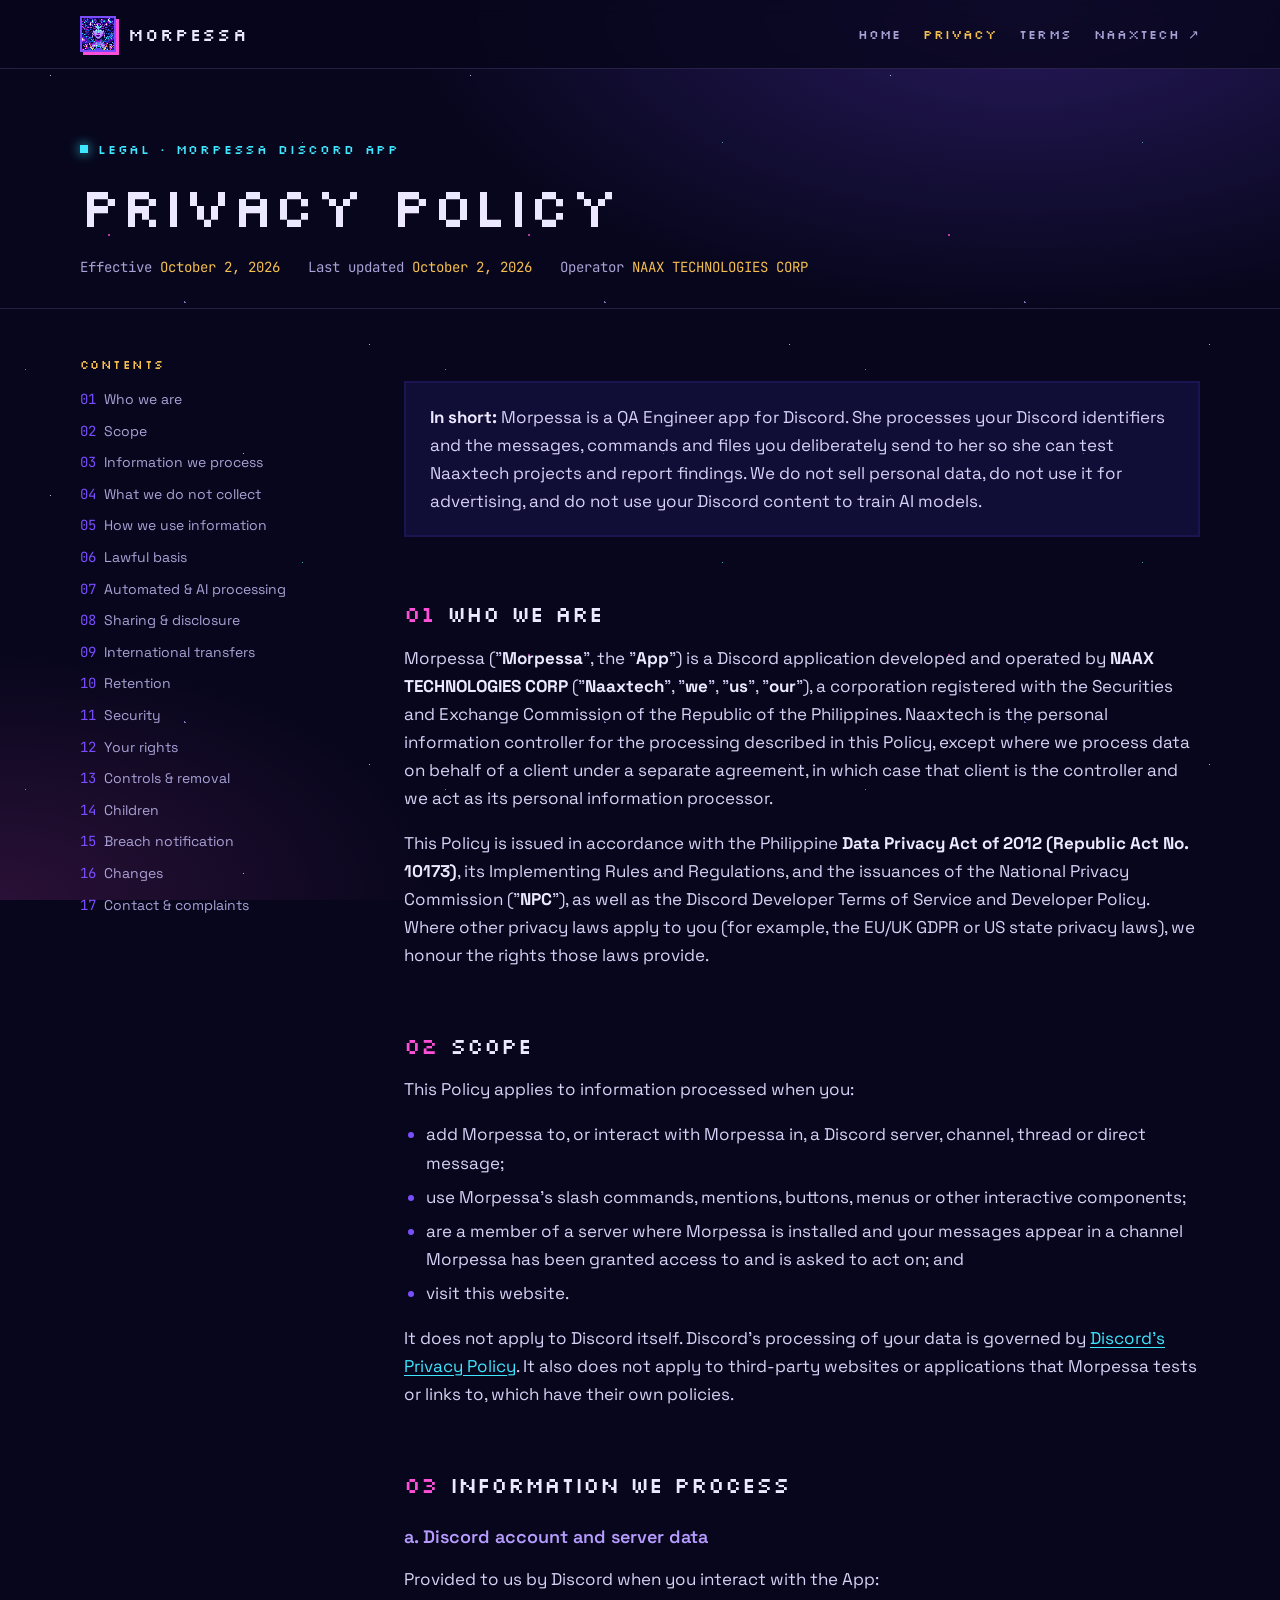
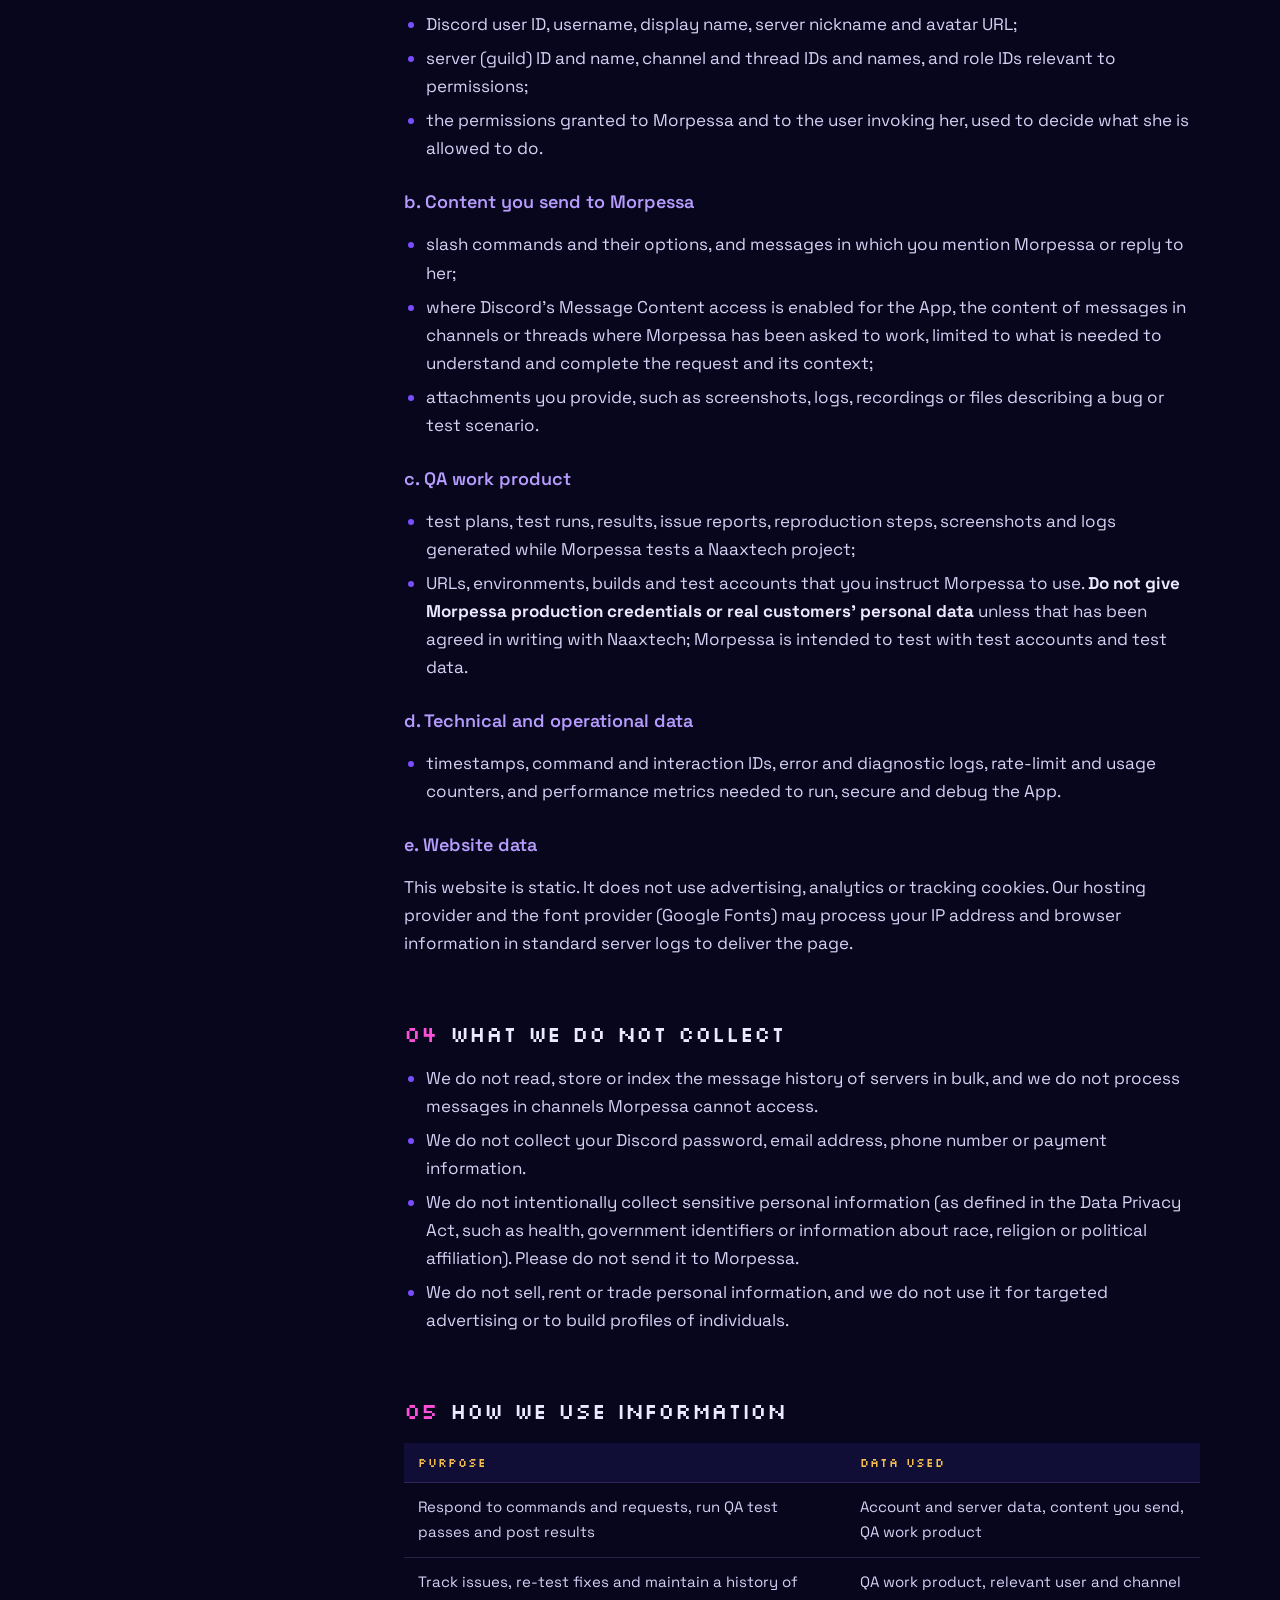
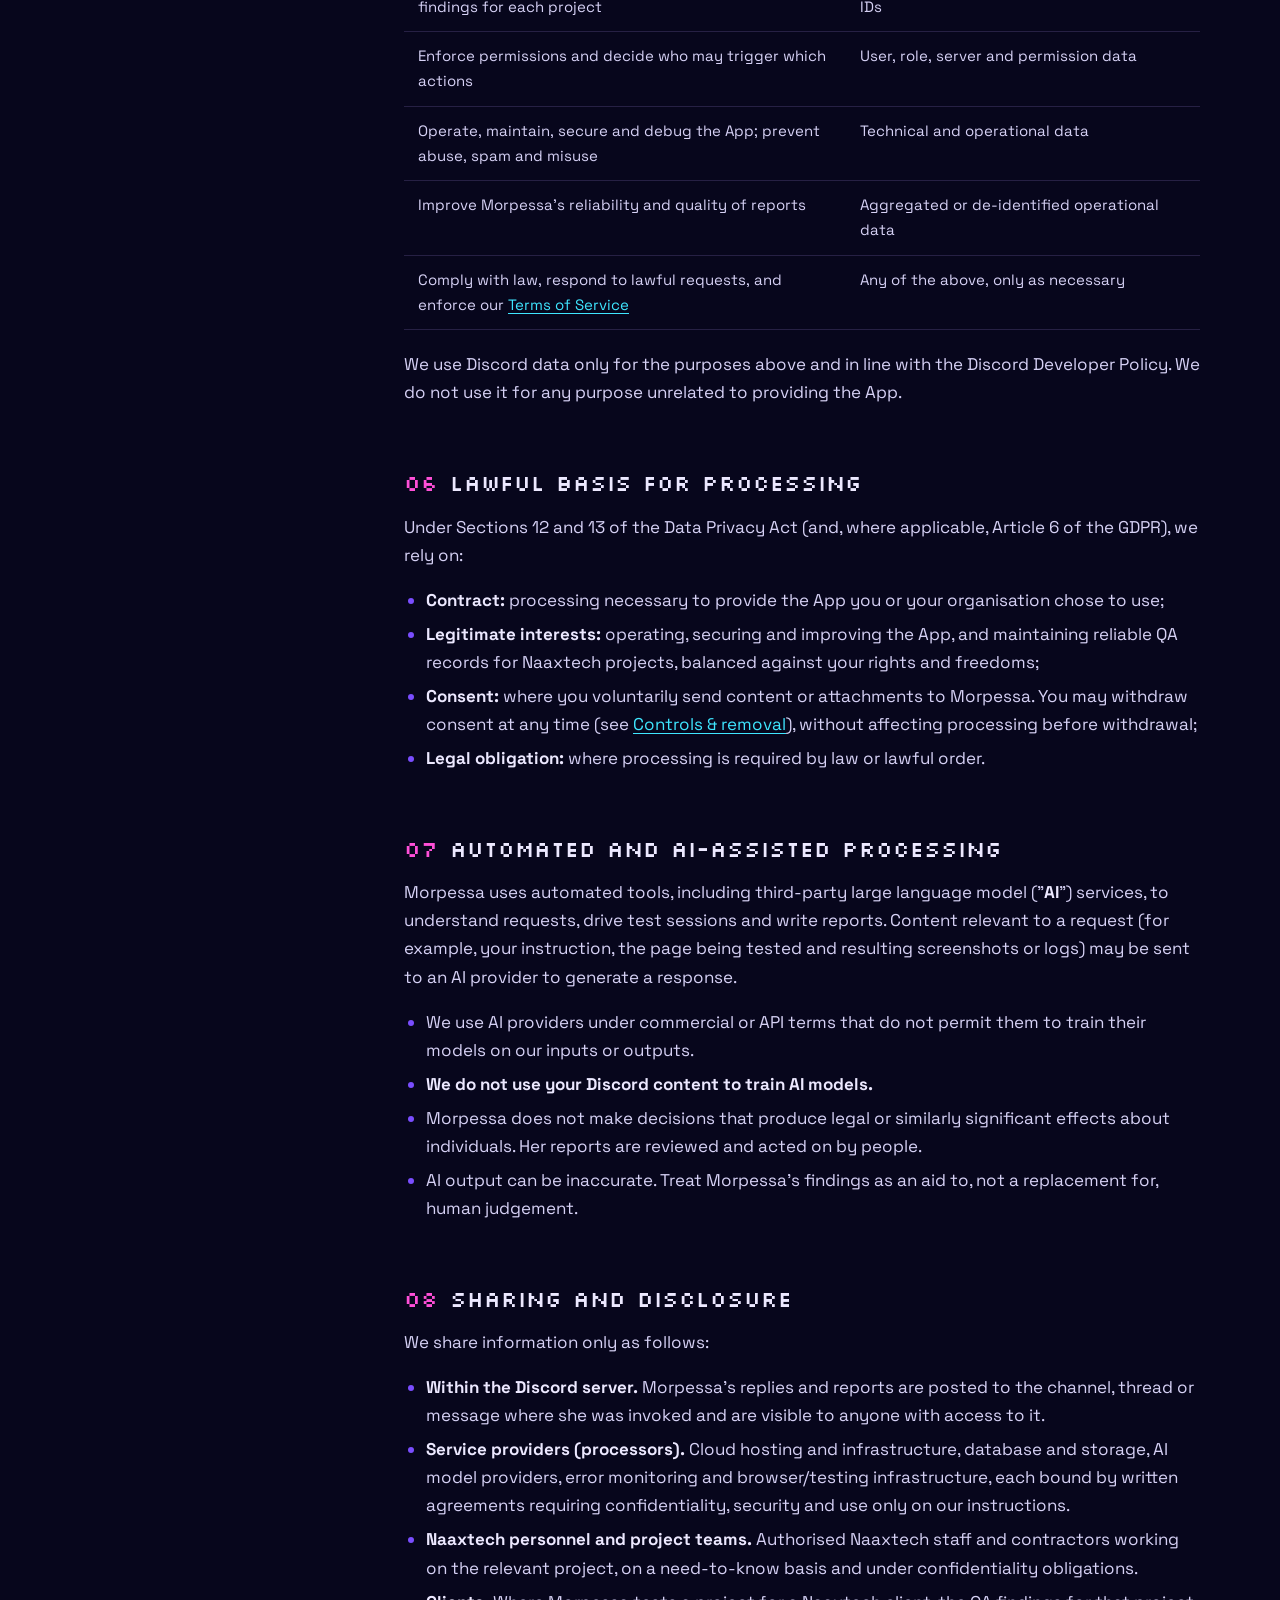
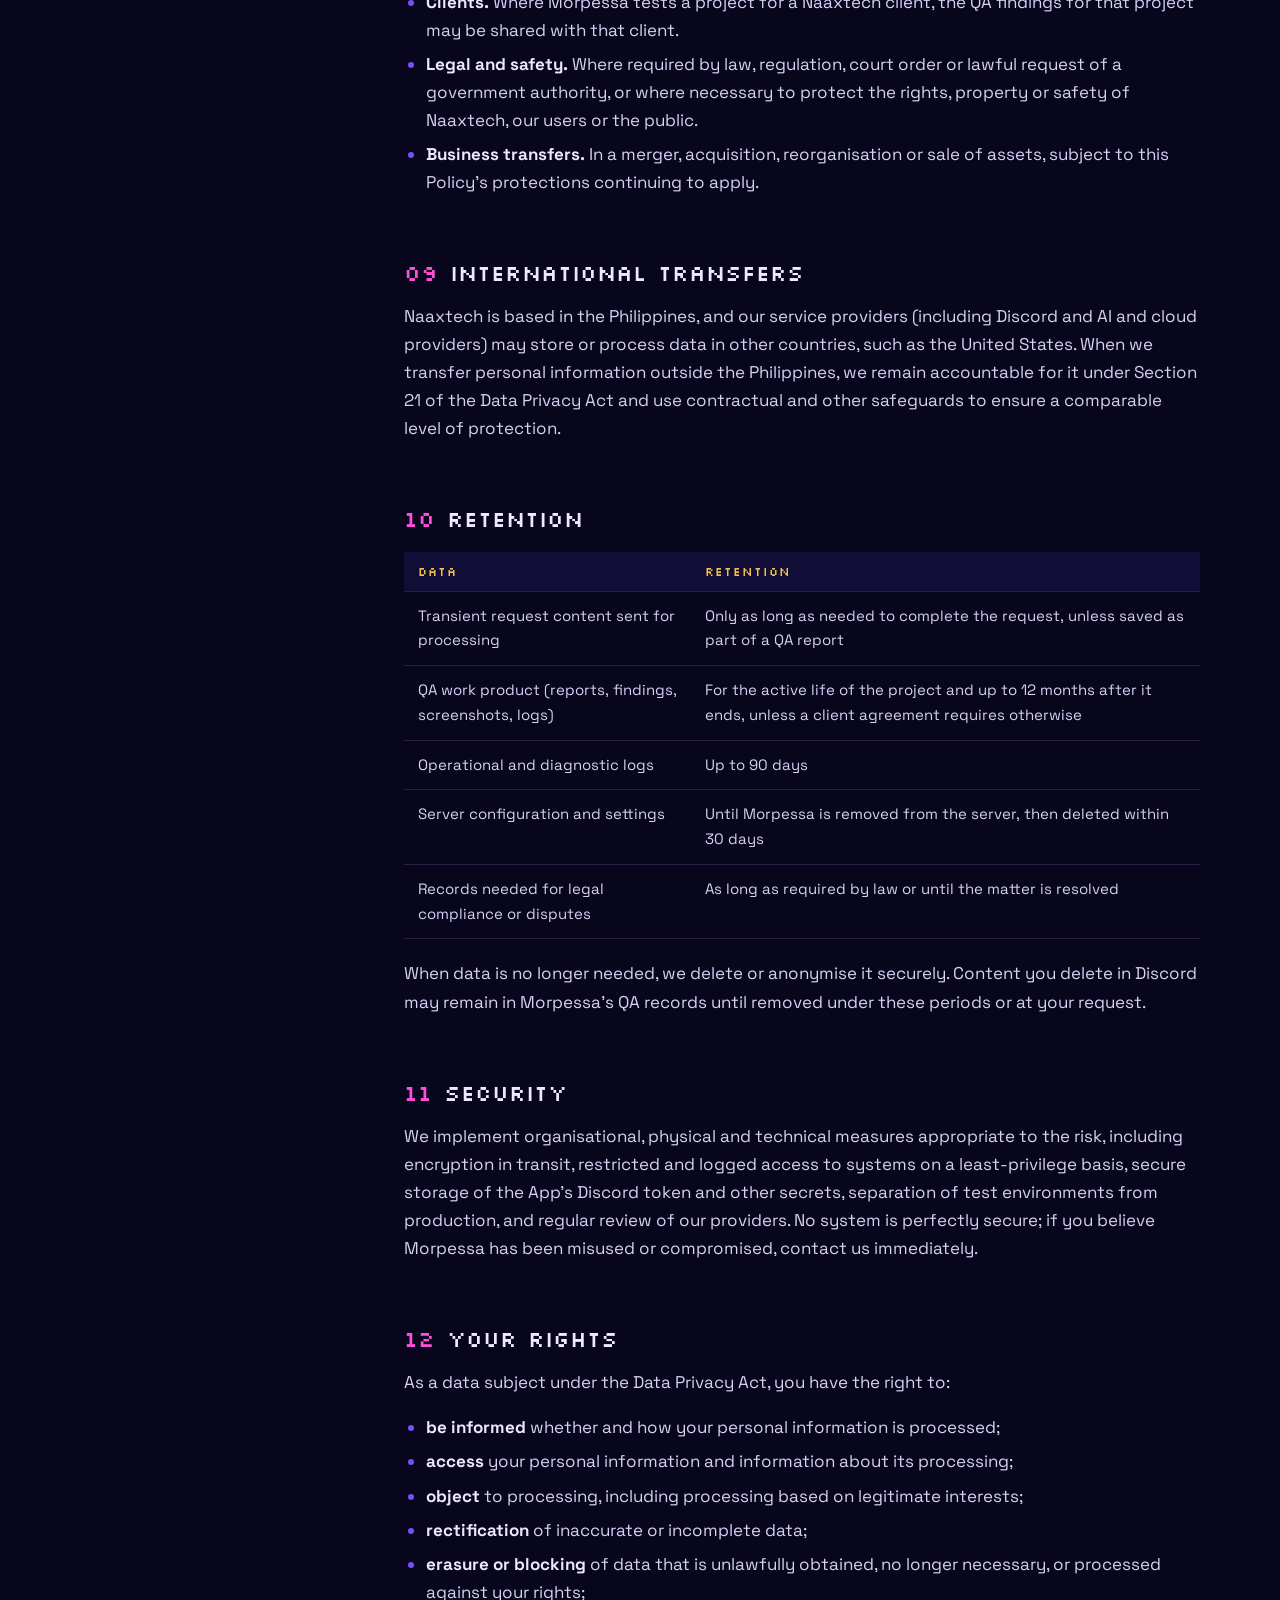
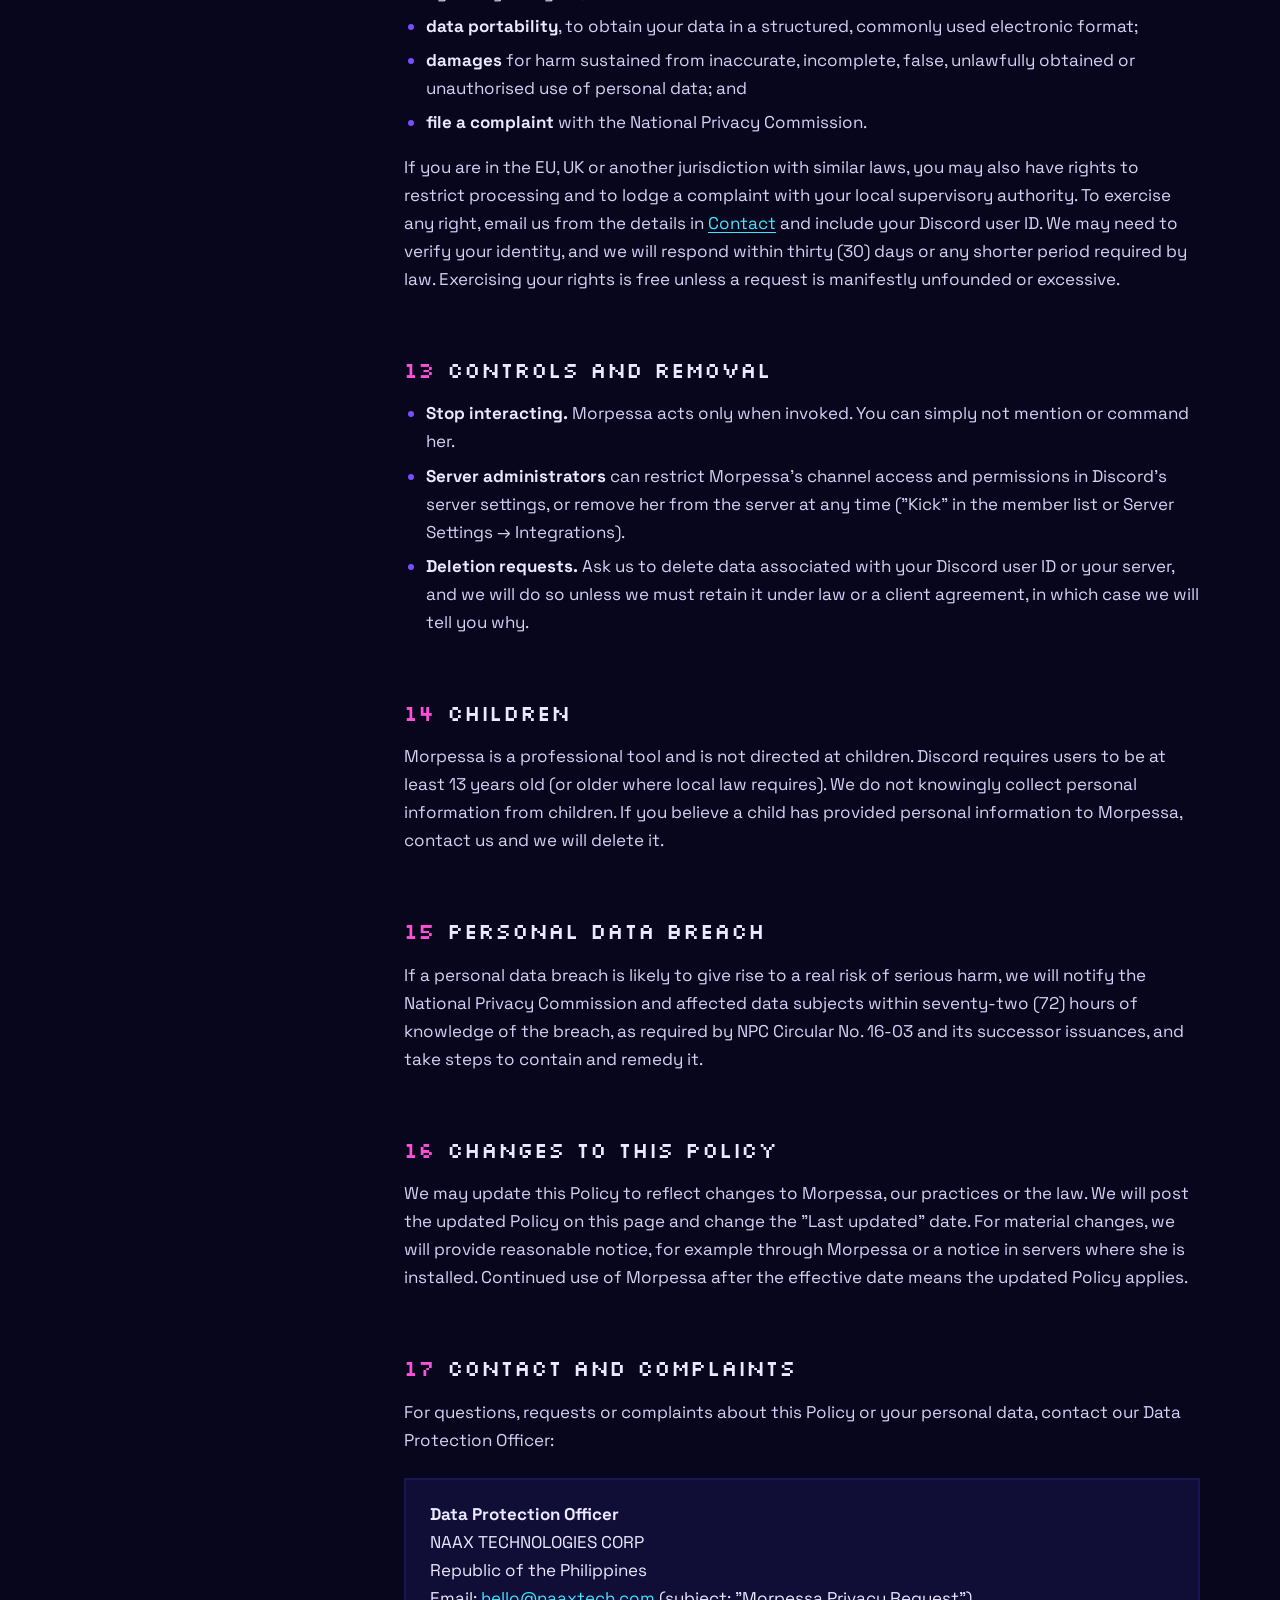
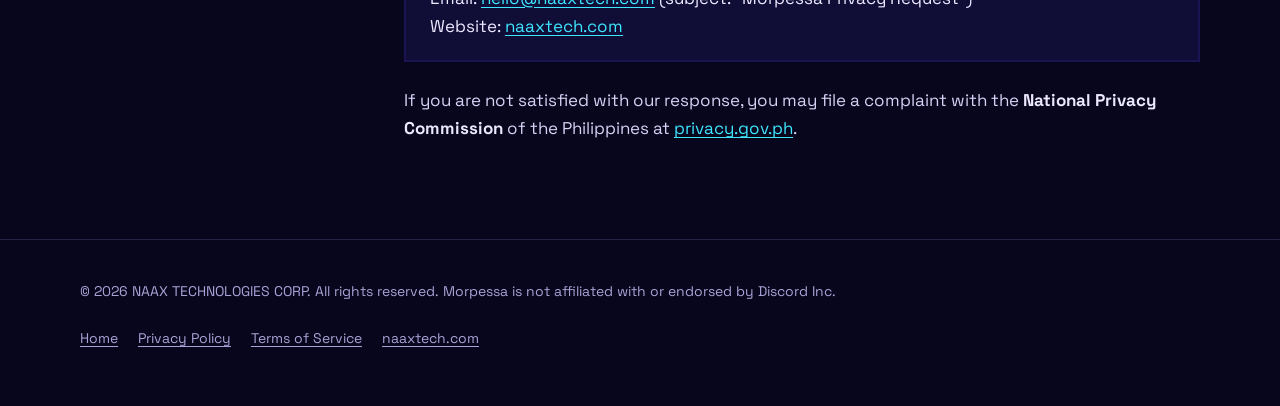
==== privacy.html @ 984fd6c6 "Morpessa landing, privacy policy, terms of service" ====
<!doctype html>
<html lang="en">
<head>
<meta charset="utf-8">
<meta name="viewport" content="width=device-width, initial-scale=1">
<title>Privacy Policy — Morpessa · NAAX TECHNOLOGIES CORP</title>
<meta name="description" content="How NAAX TECHNOLOGIES CORP collects, uses, shares and protects information processed by Morpessa, the QA Engineer Discord app.">
<meta name="theme-color" content="#07061c">
<link rel="icon" href="assets/morpessa.jpg">
<link rel="preconnect" href="https://fonts.googleapis.com">
<link rel="preconnect" href="https://fonts.gstatic.com" crossorigin>
<link href="https://fonts.googleapis.com/css2?family=Silkscreen&family=Space+Grotesk:wght@400;500;600&family=JetBrains+Mono&display=swap" rel="stylesheet">
<link rel="stylesheet" href="assets/style.css">
</head>
<body>
<header class="nav">
  <div class="wrap">
    <a class="brand" href="index.html"><img src="assets/morpessa.jpg" alt="">MORPESSA</a>
    <nav aria-label="Primary">
      <a href="index.html" class="hide-sm">Home</a>
      <a href="privacy.html" aria-current="page">Privacy</a>
      <a href="terms.html">Terms</a>
      <a href="https://naaxtech.com" target="_blank" rel="noopener">Naaxtech ↗</a>
    </nav>
  </div>
</header>

<main>
  <div class="legal-hero">
    <div class="wrap">
      <p class="eyebrow">Legal · Morpessa Discord App</p>
      <h1>Privacy Policy</h1>
      <div class="meta"><span>Effective <b>October 2, 2026</b></span><span>Last updated <b>October 2, 2026</b></span><span>Operator <b>NAAX TECHNOLOGIES CORP</b></span></div>
    </div>
  </div>

  <div class="wrap legal">
    <aside class="toc" aria-label="Contents">
      <p>CONTENTS</p>
      <ol>
        <li><a href="#who">Who we are</a></li>
        <li><a href="#scope">Scope</a></li>
        <li><a href="#collect">Information we process</a></li>
        <li><a href="#notcollect">What we do not collect</a></li>
        <li><a href="#use">How we use information</a></li>
        <li><a href="#basis">Lawful basis</a></li>
        <li><a href="#ai">Automated &amp; AI processing</a></li>
        <li><a href="#share">Sharing &amp; disclosure</a></li>
        <li><a href="#transfer">International transfers</a></li>
        <li><a href="#retention">Retention</a></li>
        <li><a href="#security">Security</a></li>
        <li><a href="#rights">Your rights</a></li>
        <li><a href="#control">Controls &amp; removal</a></li>
        <li><a href="#children">Children</a></li>
        <li><a href="#breach">Breach notification</a></li>
        <li><a href="#changes">Changes</a></li>
        <li><a href="#contact">Contact &amp; complaints</a></li>
      </ol>
    </aside>

    <article class="doc">
      <div class="callout"><p><strong>In short:</strong> Morpessa is a QA Engineer app for Discord. She processes your Discord identifiers and the messages, commands and files you deliberately send to her so she can test Naaxtech projects and report findings. We do not sell personal data, do not use it for advertising, and do not use your Discord content to train AI models.</p></div>

      <h2 id="who"><span class="n">01</span>Who we are</h2>
      <p>Morpessa ("<strong>Morpessa</strong>", the "<strong>App</strong>") is a Discord application developed and operated by <strong>NAAX TECHNOLOGIES CORP</strong> ("<strong>Naaxtech</strong>", "<strong>we</strong>", "<strong>us</strong>", "<strong>our</strong>"), a corporation registered with the Securities and Exchange Commission of the Republic of the Philippines. Naaxtech is the personal information controller for the processing described in this Policy, except where we process data on behalf of a client under a separate agreement, in which case that client is the controller and we act as its personal information processor.</p>
      <p>This Policy is issued in accordance with the Philippine <strong>Data Privacy Act of 2012 (Republic Act No. 10173)</strong>, its Implementing Rules and Regulations, and the issuances of the National Privacy Commission ("<strong>NPC</strong>"), as well as the Discord Developer Terms of Service and Developer Policy. Where other privacy laws apply to you (for example, the EU/UK GDPR or US state privacy laws), we honour the rights those laws provide.</p>

      <h2 id="scope"><span class="n">02</span>Scope</h2>
      <p>This Policy applies to information processed when you:</p>
      <ul>
        <li>add Morpessa to, or interact with Morpessa in, a Discord server, channel, thread or direct message;</li>
        <li>use Morpessa's slash commands, mentions, buttons, menus or other interactive components;</li>
        <li>are a member of a server where Morpessa is installed and your messages appear in a channel Morpessa has been granted access to and is asked to act on; and</li>
        <li>visit this website.</li>
      </ul>
      <p>It does not apply to Discord itself. Discord's processing of your data is governed by <a href="https://discord.com/privacy" target="_blank" rel="noopener">Discord's Privacy Policy</a>. It also does not apply to third-party websites or applications that Morpessa tests or links to, which have their own policies.</p>

      <h2 id="collect"><span class="n">03</span>Information we process</h2>
      <h3>a. Discord account and server data</h3>
      <p>Provided to us by Discord when you interact with the App:</p>
      <ul>
        <li>Discord user ID, username, display name, server nickname and avatar URL;</li>
        <li>server (guild) ID and name, channel and thread IDs and names, and role IDs relevant to permissions;</li>
        <li>the permissions granted to Morpessa and to the user invoking her, used to decide what she is allowed to do.</li>
      </ul>
      <h3>b. Content you send to Morpessa</h3>
      <ul>
        <li>slash commands and their options, and messages in which you mention Morpessa or reply to her;</li>
        <li>where Discord's Message Content access is enabled for the App, the content of messages in channels or threads where Morpessa has been asked to work, limited to what is needed to understand and complete the request and its context;</li>
        <li>attachments you provide, such as screenshots, logs, recordings or files describing a bug or test scenario.</li>
      </ul>
      <h3>c. QA work product</h3>
      <ul>
        <li>test plans, test runs, results, issue reports, reproduction steps, screenshots and logs generated while Morpessa tests a Naaxtech project;</li>
        <li>URLs, environments, builds and test accounts that you instruct Morpessa to use. <strong>Do not give Morpessa production credentials or real customers' personal data</strong> unless that has been agreed in writing with Naaxtech; Morpessa is intended to test with test accounts and test data.</li>
      </ul>
      <h3>d. Technical and operational data</h3>
      <ul>
        <li>timestamps, command and interaction IDs, error and diagnostic logs, rate-limit and usage counters, and performance metrics needed to run, secure and debug the App.</li>
      </ul>
      <h3>e. Website data</h3>
      <p>This website is static. It does not use advertising, analytics or tracking cookies. Our hosting provider and the font provider (Google Fonts) may process your IP address and browser information in standard server logs to deliver the page.</p>

      <h2 id="notcollect"><span class="n">04</span>What we do not collect</h2>
      <ul>
        <li>We do not read, store or index the message history of servers in bulk, and we do not process messages in channels Morpessa cannot access.</li>
        <li>We do not collect your Discord password, email address, phone number or payment information.</li>
        <li>We do not intentionally collect sensitive personal information (as defined in the Data Privacy Act, such as health, government identifiers or information about race, religion or political affiliation). Please do not send it to Morpessa.</li>
        <li>We do not sell, rent or trade personal information, and we do not use it for targeted advertising or to build profiles of individuals.</li>
      </ul>

      <h2 id="use"><span class="n">05</span>How we use information</h2>
      <table>
        <thead><tr><th>Purpose</th><th>Data used</th></tr></thead>
        <tbody>
          <tr><td>Respond to commands and requests, run QA test passes and post results</td><td>Account and server data, content you send, QA work product</td></tr>
          <tr><td>Track issues, re-test fixes and maintain a history of findings for each project</td><td>QA work product, relevant user and channel IDs</td></tr>
          <tr><td>Enforce permissions and decide who may trigger which actions</td><td>User, role, server and permission data</td></tr>
          <tr><td>Operate, maintain, secure and debug the App; prevent abuse, spam and misuse</td><td>Technical and operational data</td></tr>
          <tr><td>Improve Morpessa's reliability and quality of reports</td><td>Aggregated or de-identified operational data</td></tr>
          <tr><td>Comply with law, respond to lawful requests, and enforce our <a href="terms.html">Terms of Service</a></td><td>Any of the above, only as necessary</td></tr>
        </tbody>
      </table>
      <p>We use Discord data only for the purposes above and in line with the Discord Developer Policy. We do not use it for any purpose unrelated to providing the App.</p>

      <h2 id="basis"><span class="n">06</span>Lawful basis for processing</h2>
      <p>Under Sections 12 and 13 of the Data Privacy Act (and, where applicable, Article 6 of the GDPR), we rely on:</p>
      <ul>
        <li><strong>Contract:</strong> processing necessary to provide the App you or your organisation chose to use;</li>
        <li><strong>Legitimate interests:</strong> operating, securing and improving the App, and maintaining reliable QA records for Naaxtech projects, balanced against your rights and freedoms;</li>
        <li><strong>Consent:</strong> where you voluntarily send content or attachments to Morpessa. You may withdraw consent at any time (see <a href="#control">Controls &amp; removal</a>), without affecting processing before withdrawal;</li>
        <li><strong>Legal obligation:</strong> where processing is required by law or lawful order.</li>
      </ul>

      <h2 id="ai"><span class="n">07</span>Automated and AI-assisted processing</h2>
      <p>Morpessa uses automated tools, including third-party large language model ("<strong>AI</strong>") services, to understand requests, drive test sessions and write reports. Content relevant to a request (for example, your instruction, the page being tested and resulting screenshots or logs) may be sent to an AI provider to generate a response.</p>
      <ul>
        <li>We use AI providers under commercial or API terms that do not permit them to train their models on our inputs or outputs.</li>
        <li><strong>We do not use your Discord content to train AI models.</strong></li>
        <li>Morpessa does not make decisions that produce legal or similarly significant effects about individuals. Her reports are reviewed and acted on by people.</li>
        <li>AI output can be inaccurate. Treat Morpessa's findings as an aid to, not a replacement for, human judgement.</li>
      </ul>

      <h2 id="share"><span class="n">08</span>Sharing and disclosure</h2>
      <p>We share information only as follows:</p>
      <ul>
        <li><strong>Within the Discord server.</strong> Morpessa's replies and reports are posted to the channel, thread or message where she was invoked and are visible to anyone with access to it.</li>
        <li><strong>Service providers (processors).</strong> Cloud hosting and infrastructure, database and storage, AI model providers, error monitoring and browser/testing infrastructure, each bound by written agreements requiring confidentiality, security and use only on our instructions.</li>
        <li><strong>Naaxtech personnel and project teams.</strong> Authorised Naaxtech staff and contractors working on the relevant project, on a need-to-know basis and under confidentiality obligations.</li>
        <li><strong>Clients.</strong> Where Morpessa tests a project for a Naaxtech client, the QA findings for that project may be shared with that client.</li>
        <li><strong>Legal and safety.</strong> Where required by law, regulation, court order or lawful request of a government authority, or where necessary to protect the rights, property or safety of Naaxtech, our users or the public.</li>
        <li><strong>Business transfers.</strong> In a merger, acquisition, reorganisation or sale of assets, subject to this Policy's protections continuing to apply.</li>
      </ul>

      <h2 id="transfer"><span class="n">09</span>International transfers</h2>
      <p>Naaxtech is based in the Philippines, and our service providers (including Discord and AI and cloud providers) may store or process data in other countries, such as the United States. When we transfer personal information outside the Philippines, we remain accountable for it under Section 21 of the Data Privacy Act and use contractual and other safeguards to ensure a comparable level of protection.</p>

      <h2 id="retention"><span class="n">10</span>Retention</h2>
      <table>
        <thead><tr><th>Data</th><th>Retention</th></tr></thead>
        <tbody>
          <tr><td>Transient request content sent for processing</td><td>Only as long as needed to complete the request, unless saved as part of a QA report</td></tr>
          <tr><td>QA work product (reports, findings, screenshots, logs)</td><td>For the active life of the project and up to 12 months after it ends, unless a client agreement requires otherwise</td></tr>
          <tr><td>Operational and diagnostic logs</td><td>Up to 90 days</td></tr>
          <tr><td>Server configuration and settings</td><td>Until Morpessa is removed from the server, then deleted within 30 days</td></tr>
          <tr><td>Records needed for legal compliance or disputes</td><td>As long as required by law or until the matter is resolved</td></tr>
        </tbody>
      </table>
      <p>When data is no longer needed, we delete or anonymise it securely. Content you delete in Discord may remain in Morpessa's QA records until removed under these periods or at your request.</p>

      <h2 id="security"><span class="n">11</span>Security</h2>
      <p>We implement organisational, physical and technical measures appropriate to the risk, including encryption in transit, restricted and logged access to systems on a least-privilege basis, secure storage of the App's Discord token and other secrets, separation of test environments from production, and regular review of our providers. No system is perfectly secure; if you believe Morpessa has been misused or compromised, contact us immediately.</p>

      <h2 id="rights"><span class="n">12</span>Your rights</h2>
      <p>As a data subject under the Data Privacy Act, you have the right to:</p>
      <ul>
        <li><strong>be informed</strong> whether and how your personal information is processed;</li>
        <li><strong>access</strong> your personal information and information about its processing;</li>
        <li><strong>object</strong> to processing, including processing based on legitimate interests;</li>
        <li><strong>rectification</strong> of inaccurate or incomplete data;</li>
        <li><strong>erasure or blocking</strong> of data that is unlawfully obtained, no longer necessary, or processed against your rights;</li>
        <li><strong>data portability</strong>, to obtain your data in a structured, commonly used electronic format;</li>
        <li><strong>damages</strong> for harm sustained from inaccurate, incomplete, false, unlawfully obtained or unauthorised use of personal data; and</li>
        <li><strong>file a complaint</strong> with the National Privacy Commission.</li>
      </ul>
      <p>If you are in the EU, UK or another jurisdiction with similar laws, you may also have rights to restrict processing and to lodge a complaint with your local supervisory authority. To exercise any right, email us from the details in <a href="#contact">Contact</a> and include your Discord user ID. We may need to verify your identity, and we will respond within thirty (30) days or any shorter period required by law. Exercising your rights is free unless a request is manifestly unfounded or excessive.</p>

      <h2 id="control"><span class="n">13</span>Controls and removal</h2>
      <ul>
        <li><strong>Stop interacting.</strong> Morpessa acts only when invoked. You can simply not mention or command her.</li>
        <li><strong>Server administrators</strong> can restrict Morpessa's channel access and permissions in Discord's server settings, or remove her from the server at any time ("Kick" in the member list or Server Settings → Integrations).</li>
        <li><strong>Deletion requests.</strong> Ask us to delete data associated with your Discord user ID or your server, and we will do so unless we must retain it under law or a client agreement, in which case we will tell you why.</li>
      </ul>

      <h2 id="children"><span class="n">14</span>Children</h2>
      <p>Morpessa is a professional tool and is not directed at children. Discord requires users to be at least 13 years old (or older where local law requires). We do not knowingly collect personal information from children. If you believe a child has provided personal information to Morpessa, contact us and we will delete it.</p>

      <h2 id="breach"><span class="n">15</span>Personal data breach</h2>
      <p>If a personal data breach is likely to give rise to a real risk of serious harm, we will notify the National Privacy Commission and affected data subjects within seventy-two (72) hours of knowledge of the breach, as required by NPC Circular No. 16-03 and its successor issuances, and take steps to contain and remedy it.</p>

      <h2 id="changes"><span class="n">16</span>Changes to this Policy</h2>
      <p>We may update this Policy to reflect changes to Morpessa, our practices or the law. We will post the updated Policy on this page and change the "Last updated" date. For material changes, we will provide reasonable notice, for example through Morpessa or a notice in servers where she is installed. Continued use of Morpessa after the effective date means the updated Policy applies.</p>

      <h2 id="contact"><span class="n">17</span>Contact and complaints</h2>
      <p>For questions, requests or complaints about this Policy or your personal data, contact our Data Protection Officer:</p>
      <div class="callout"><address>
        <strong>Data Protection Officer</strong><br>
        NAAX TECHNOLOGIES CORP<br>
        Republic of the Philippines<br>
        Email: <a href="mailto:hello@naaxtech.com?subject=Morpessa%20Privacy%20Request">hello@naaxtech.com</a> (subject: "Morpessa Privacy Request")<br>
        Website: <a href="https://naaxtech.com" target="_blank" rel="noopener">naaxtech.com</a>
      </address></div>
      <p>If you are not satisfied with our response, you may file a complaint with the <strong>National Privacy Commission</strong> of the Philippines at <a href="https://privacy.gov.ph" target="_blank" rel="noopener">privacy.gov.ph</a>.</p>
    </article>
  </div>
</main>

<footer>
  <div class="wrap">
    <span>© <span class="y">2026</span> NAAX TECHNOLOGIES CORP. All rights reserved. Morpessa is not affiliated with or endorsed by Discord Inc.</span>
    <nav aria-label="Footer">
      <a href="index.html">Home</a>
      <a href="privacy.html">Privacy Policy</a>
      <a href="terms.html">Terms of Service</a>
      <a href="https://naaxtech.com" target="_blank" rel="noopener">naaxtech.com</a>
    </nav>
  </div>
</footer>
<script>document.querySelectorAll('.y').forEach(e=>e.textContent=new Date().getFullYear())</script>
</body>
</html>
---- assets/style.css ----
/* Morpessa — dreamlike pixel cosmos. Palette lifted from the Morpessa portrait. */
:root {
  --void: #07061c;
  --night: #0f0c33;
  --deep: #1a1452;
  --violet: #7a4dff;
  --lilac: #b79cff;
  --magenta: #ff4fd8;
  --cyan: #3fe6ff;
  --gold: #f4bf4f;
  --ink: #ece8ff;
  --muted: #a9a2d6;
  --line: rgba(183, 156, 255, 0.18);
  --px: 4px;
  --pixel: "Silkscreen", "Courier New", monospace;
  --body: "Space Grotesk", ui-sans-serif, sans-serif;
  --mono: "JetBrains Mono", ui-monospace, monospace;
}
* { box-sizing: border-box; }
html { scroll-behavior: smooth; }
body {
  margin: 0;
  background: var(--void);
  color: var(--ink);
  font: 17px/1.65 var(--body);
  -webkit-font-smoothing: antialiased;
  min-height: 100vh;
  overflow-x: hidden;
}
/* star field */
body::before {
  content: "";
  position: fixed; inset: 0; z-index: -2;
  background:
    radial-gradient(ellipse 70% 50% at 80% 0%, rgba(122, 77, 255, 0.28), transparent 70%),
    radial-gradient(ellipse 50% 40% at 0% 100%, rgba(255, 79, 216, 0.14), transparent 70%),
    var(--void);
}
body::after {
  content: "";
  position: fixed; inset: 0; z-index: -1; pointer-events: none;
  background-image:
    radial-gradient(1px 1px at 12% 18%, #fff 50%, transparent 51%),
    radial-gradient(1px 1px at 72% 34%, var(--cyan) 50%, transparent 51%),
    radial-gradient(2px 2px at 44% 72%, var(--lilac) 50%, transparent 51%),
    radial-gradient(1px 1px at 88% 82%, #fff 50%, transparent 51%),
    radial-gradient(2px 2px at 26% 56%, var(--magenta) 50%, transparent 51%),
    radial-gradient(1px 1px at 58% 8%, #fff 50%, transparent 51%),
    radial-gradient(1px 1px at 6% 88%, var(--cyan) 50%, transparent 51%);
  background-size: 420px 420px;
  opacity: 0.7;
  animation: drift 120s linear infinite;
}
@keyframes drift { to { background-position: 420px 840px; } }
@media (prefers-reduced-motion: reduce) { body::after, .sparkle { animation: none !important; } }

a { color: var(--cyan); text-underline-offset: 3px; }
a:hover { color: var(--magenta); }
:focus-visible { outline: 2px dashed var(--gold); outline-offset: 3px; }
img { image-rendering: pixelated; }

.wrap { width: min(1120px, 100% - 40px); margin-inline: auto; }

/* nav */
.nav {
  position: sticky; top: 0; z-index: 10;
  backdrop-filter: blur(8px);
  background: rgba(7, 6, 28, 0.78);
  border-bottom: 1px solid var(--line);
}
.nav .wrap { display: flex; align-items: center; gap: 24px; height: 68px; }
.brand { display: flex; align-items: center; gap: 12px; color: var(--ink); text-decoration: none; font: 400 18px var(--pixel); letter-spacing: 0.06em; }
.brand img { width: 36px; height: 36px; border: 2px solid var(--violet); box-shadow: 3px 3px 0 var(--magenta); }
.nav nav { margin-left: auto; display: flex; gap: 22px; flex-wrap: wrap; }
.nav nav a { color: var(--muted); text-decoration: none; font: 400 13px var(--pixel); letter-spacing: 0.08em; text-transform: uppercase; }
.nav nav a:hover, .nav nav a[aria-current] { color: var(--gold); }

/* pixel button */
.btn {
  display: inline-flex; align-items: center; gap: 10px;
  padding: 14px 22px; min-height: 48px;
  font: 400 14px var(--pixel); letter-spacing: 0.08em; text-transform: uppercase;
  color: var(--void); background: var(--gold); text-decoration: none;
  border: 0;
  box-shadow: var(--px) var(--px) 0 var(--magenta), inset -4px -4px 0 rgba(0,0,0,0.18);
  transition: transform .12s, box-shadow .12s;
}
.btn:hover { color: var(--void); transform: translate(-2px, -2px); box-shadow: 6px 6px 0 var(--magenta), inset -4px -4px 0 rgba(0,0,0,0.18); }
.btn:active { transform: translate(2px, 2px); box-shadow: 0 0 0 var(--magenta); }
.btn.ghost { background: transparent; color: var(--ink); box-shadow: inset 0 0 0 2px var(--lilac); }
.btn.ghost:hover { color: var(--cyan); box-shadow: inset 0 0 0 2px var(--cyan), 4px 4px 0 var(--violet); }

/* hero */
.hero { padding: 88px 0 72px; }
.hero .wrap { display: grid; grid-template-columns: 1.15fr 0.85fr; gap: 64px; align-items: center; }
.eyebrow { font: 400 13px var(--pixel); letter-spacing: 0.14em; text-transform: uppercase; color: var(--cyan); margin: 0 0 20px; display: flex; align-items: center; gap: 10px; }
.eyebrow::before { content: ""; width: 8px; height: 8px; background: var(--cyan); box-shadow: 0 0 12px var(--cyan); }
h1 { font: 400 clamp(40px, 6.4vw, 78px)/1.02 var(--pixel); margin: 0 0 24px; letter-spacing: -0.01em; text-wrap: balance; }
h1 em { font-style: normal; color: var(--magenta); text-shadow: 4px 4px 0 var(--deep); }
.lede { font-size: 20px; color: var(--muted); max-width: 54ch; margin: 0 0 36px; text-wrap: pretty; }
.cta-row { display: flex; gap: 18px; flex-wrap: wrap; }

.portrait { position: relative; justify-self: end; width: min(420px, 100%); }
.portrait .frame {
  position: relative; padding: 10px; background: var(--night);
  box-shadow: 0 0 0 2px var(--violet), 10px 10px 0 0 var(--magenta), 0 0 80px rgba(122,77,255,0.45);
}
.portrait img { display: block; width: 100%; height: auto; }
.portrait .tag {
  position: absolute; left: -22px; bottom: 28px;
  background: var(--void); border: 2px solid var(--cyan);
  font: 400 12px var(--mono); color: var(--cyan); padding: 10px 14px; line-height: 1.5;
}
.portrait .tag b { color: var(--gold); font-weight: 400; }
.sparkle { position: absolute; width: 12px; height: 12px; background: var(--gold); clip-path: polygon(50% 0, 62% 38%, 100% 50%, 62% 62%, 50% 100%, 38% 62%, 0 50%, 38% 38%); animation: twinkle 2.6s ease-in-out infinite; }
.sparkle.s1 { top: -18px; right: 30px; }
.sparkle.s2 { top: 40%; right: -24px; background: var(--cyan); animation-delay: .8s; }
.sparkle.s3 { bottom: -20px; right: 46%; background: var(--magenta); animation-delay: 1.6s; }
@keyframes twinkle { 50% { transform: scale(0.4) rotate(45deg); opacity: .5; } }

/* sections */
section { padding: 72px 0; }
.section-head { display: grid; grid-template-columns: 220px 1fr; gap: 40px; margin-bottom: 40px; align-items: baseline; }
.section-head .num { font: 400 13px var(--pixel); color: var(--gold); letter-spacing: 0.12em; }
h2 { font: 400 clamp(26px, 3.4vw, 40px)/1.15 var(--pixel); margin: 0; text-wrap: balance; }
.section-head p { grid-column: 2; color: var(--muted); margin: 14px 0 0; max-width: 62ch; }

/* QA loop — a stepped log rather than a card grid */
.loop { border-top: 1px solid var(--line); }
.loop li { list-style: none; display: grid; grid-template-columns: 220px 1fr 1.2fr; gap: 40px; padding: 26px 0; border-bottom: 1px solid var(--line); align-items: baseline; }
.loop { padding: 0; margin: 0; }
.loop .cmd { font: 400 14px var(--mono); color: var(--cyan); }
.loop h3 { margin: 0; font: 600 21px var(--body); }
.loop p { margin: 0; color: var(--muted); }

/* terminal panel */
.console {
  background: #0a0826; border: 2px solid var(--deep);
  box-shadow: 8px 8px 0 var(--violet);
  font: 400 14px/1.8 var(--mono); padding: 0; overflow: hidden;
}
.console .bar { display: flex; gap: 8px; padding: 12px 16px; background: var(--deep); font-family: var(--pixel); font-size: 12px; color: var(--muted); letter-spacing: .08em; }
.console .bar i { width: 10px; height: 10px; background: var(--magenta); display: inline-block; }
.console .bar i:nth-child(2) { background: var(--gold); }
.console .bar i:nth-child(3) { background: var(--cyan); margin-right: 8px; }
.console pre { margin: 0; padding: 22px 24px; white-space: pre-wrap; color: var(--ink); }
.console .u { color: var(--lilac); }
.console .k { color: var(--cyan); }
.console .ok { color: #6dffa8; }
.console .bad { color: var(--magenta); }
.console .g { color: var(--gold); }

.split { display: grid; grid-template-columns: 1fr 1fr; gap: 56px; align-items: center; }
.split ul { padding: 0; margin: 0; list-style: none; }
.split li { padding: 14px 0 14px 28px; position: relative; border-bottom: 1px dashed var(--line); }
.split li::before { content: ""; position: absolute; left: 0; top: 23px; width: 10px; height: 10px; background: var(--magenta); }
.split li b { color: var(--ink); }
.split li span { color: var(--muted); }

/* naaxtech band */
.band { border: 2px solid var(--violet); background: linear-gradient(90deg, rgba(122,77,255,.16), rgba(255,79,216,.08)); padding: 44px; display: flex; gap: 36px; align-items: center; justify-content: space-between; flex-wrap: wrap; }
.band h2 { font-size: clamp(22px, 2.6vw, 30px); }
.band p { color: var(--muted); margin: 10px 0 0; max-width: 60ch; }

/* footer */
footer { border-top: 1px solid var(--line); padding: 40px 0 56px; margin-top: 56px; color: var(--muted); font-size: 14px; }
footer .wrap { display: flex; gap: 24px; flex-wrap: wrap; justify-content: space-between; align-items: center; }
footer nav { display: flex; gap: 20px; flex-wrap: wrap; }
footer a { color: var(--muted); }

/* legal pages */
.legal-hero { padding: 72px 0 32px; border-bottom: 1px solid var(--line); }
.legal-hero h1 { font-size: clamp(34px, 5vw, 56px); }
.meta { font: 400 14px var(--mono); color: var(--muted); display: flex; gap: 28px; flex-wrap: wrap; }
.meta b { color: var(--gold); font-weight: 400; }
.legal { display: grid; grid-template-columns: 260px 1fr; gap: 64px; padding: 48px 0 24px; }
.toc { position: sticky; top: 96px; align-self: start; max-height: calc(100vh - 120px); overflow: auto; }
.toc p { font: 400 12px var(--pixel); letter-spacing: .12em; color: var(--gold); margin: 0 0 12px; }
.toc ol { margin: 0; padding: 0; list-style: none; counter-reset: t; }
.toc li { counter-increment: t; }
.toc a { display: block; padding: 6px 0; color: var(--muted); text-decoration: none; font-size: 14px; line-height: 1.4; }
.toc a::before { content: counter(t, decimal-leading-zero) "  "; font-family: var(--mono); color: var(--violet); }
.toc a:hover { color: var(--cyan); }
.doc { max-width: 76ch; }
.doc h2 { font-size: 22px; margin: 56px 0 16px; padding-top: 8px; scroll-margin-top: 90px; color: var(--ink); }
.doc h2:first-child { margin-top: 0; }
.doc h2 .n { color: var(--magenta); margin-right: 12px; }
.doc h3 { font: 600 18px var(--body); margin: 28px 0 8px; color: var(--lilac); }
.doc p, .doc li { color: #d6d1f5; }
.doc ul, .doc ol { padding-left: 22px; }
.doc li { margin: 6px 0; }
.doc li::marker { color: var(--violet); }
.doc strong { color: var(--ink); }
.callout { border: 2px solid var(--deep); background: rgba(26, 20, 82, .5); padding: 20px 24px; margin: 24px 0; }
.callout p { margin: 0; }
.caps { text-transform: uppercase; font-size: 15px; letter-spacing: .01em; }
table { width: 100%; border-collapse: collapse; margin: 20px 0; font-size: 15px; }
th, td { text-align: left; vertical-align: top; padding: 12px 14px; border-bottom: 1px solid var(--line); }
th { font: 400 12px var(--pixel); letter-spacing: .08em; color: var(--gold); text-transform: uppercase; background: rgba(26,20,82,.5); }
td { color: #d6d1f5; }
address { font-style: normal; }

@media (max-width: 900px) {
  .hero .wrap, .split { grid-template-columns: 1fr; gap: 48px; }
  .portrait { justify-self: center; }
  .section-head, .loop li { grid-template-columns: 1fr; gap: 10px; }
  .section-head p { grid-column: 1; }
  .legal { grid-template-columns: 1fr; gap: 32px; }
  .toc { position: static; max-height: none; }
  .nav nav { gap: 14px; }
  .nav nav .hide-sm { display: none; }
  .portrait .tag { left: 8px; }
  table, thead, tbody, tr, th, td { font-size: 14px; }
}

/* ---------- docs: architecture + API ---------- */
.diagram { margin: 24px 0 8px; padding: 18px; background: var(--night); border: 1px solid var(--line); box-shadow: 6px 6px 0 var(--deep); overflow-x: auto; }
.diagram svg { display: block; width: 100%; min-width: 720px; height: auto; }
.diagram svg text { font-family: "JetBrains Mono", monospace; fill: var(--ink); }
.figcap { font: 400 12px var(--mono); color: var(--muted); margin: 0 0 28px; }
.doc pre { background: var(--void); border: 1px solid var(--line); border-left: 3px solid var(--violet); padding: 14px 16px; overflow-x: auto; font: 400 13.5px/1.6 var(--mono); color: var(--ink); }
.doc code { font: 400 0.9em var(--mono); color: var(--cyan); background: rgba(63,230,255,0.07); padding: 1px 5px; }
.doc pre code { background: none; padding: 0; color: inherit; }
.endpoint { margin: 34px 0 10px; padding: 16px 18px; border: 1px solid var(--line); background: rgba(15,12,51,0.6); }
.endpoint h3 { margin: 0 0 6px; font: 400 18px var(--mono); color: var(--gold); }
.endpoint h3 .m { font: 400 11px var(--pixel); letter-spacing: .1em; color: var(--void); background: var(--cyan); padding: 3px 7px; margin-right: 10px; vertical-align: 2px; }
.endpoint h3 .m.w { background: var(--magenta); }
.endpoint h3 .m.o { background: var(--gold); }
.endpoint > p { margin: 0 0 10px; color: var(--muted); }
.pill { display: inline-block; font: 400 11px var(--pixel); letter-spacing: .08em; padding: 2px 8px; border: 1px solid var(--lilac); color: var(--lilac); margin-right: 6px; }
.hats { display: grid; grid-template-columns: repeat(auto-fit, minmax(220px, 1fr)); gap: 14px; margin: 18px 0; }
.hats div { border: 1px solid var(--line); padding: 14px 16px; background: rgba(15,12,51,0.55); }
.hats b { display: block; font: 400 13px var(--pixel); letter-spacing: .08em; color: var(--gold); margin-bottom: 6px; text-transform: uppercase; }
.hats span { color: var(--muted); font-size: 15px; }
.toc { scrollbar-width: thin; scrollbar-color: var(--violet) transparent; }
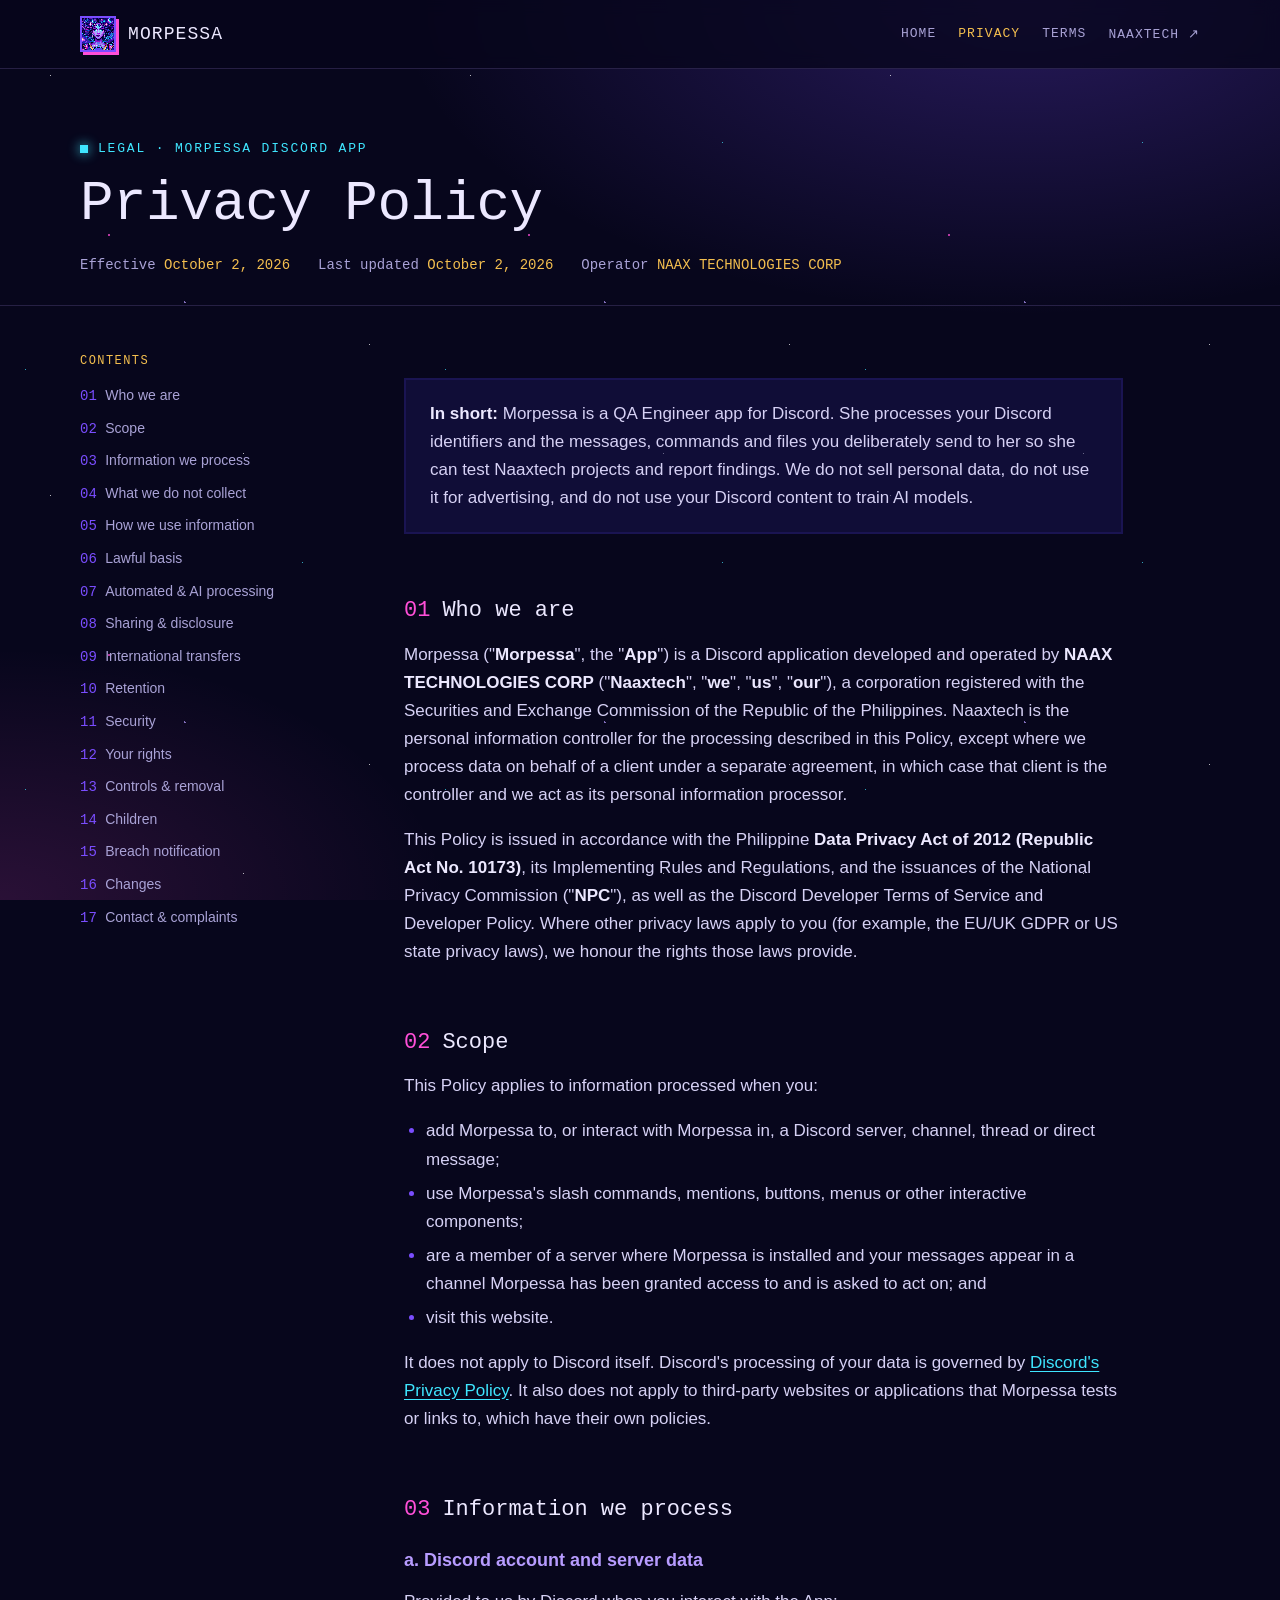
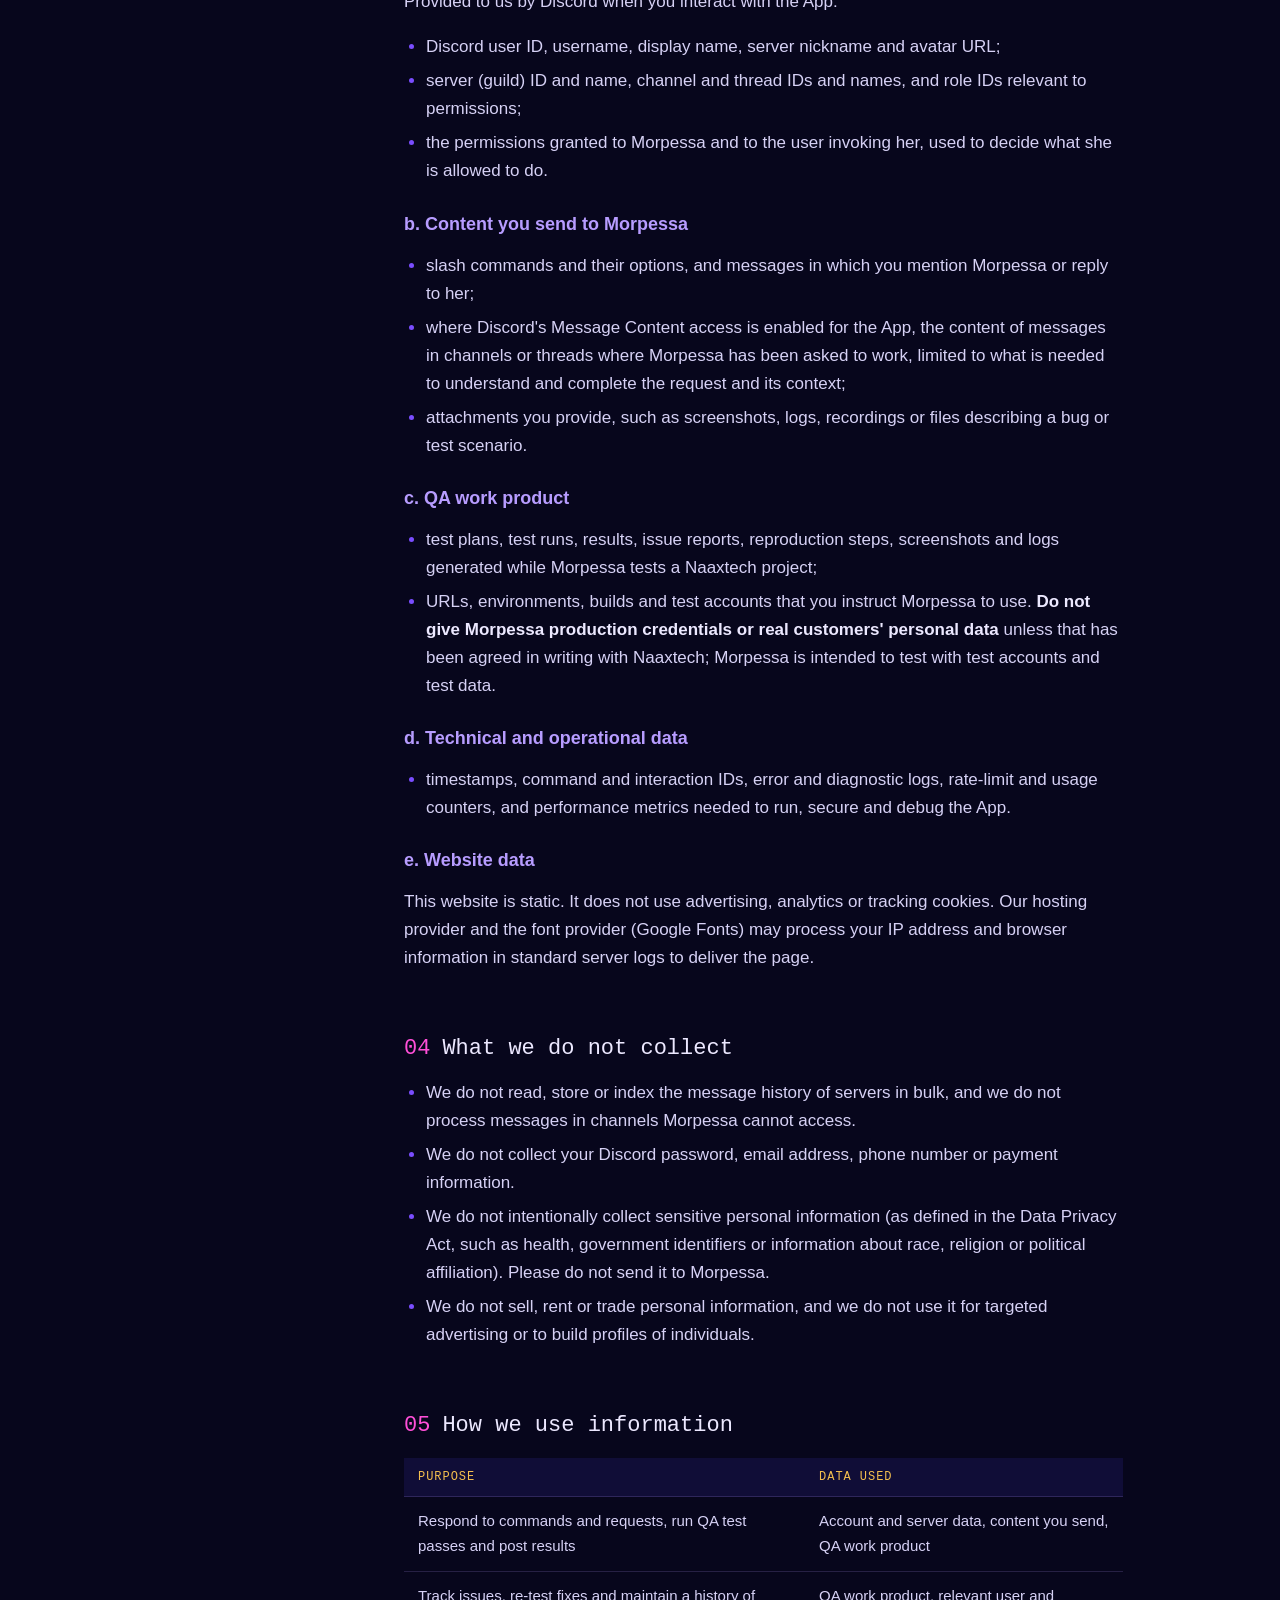
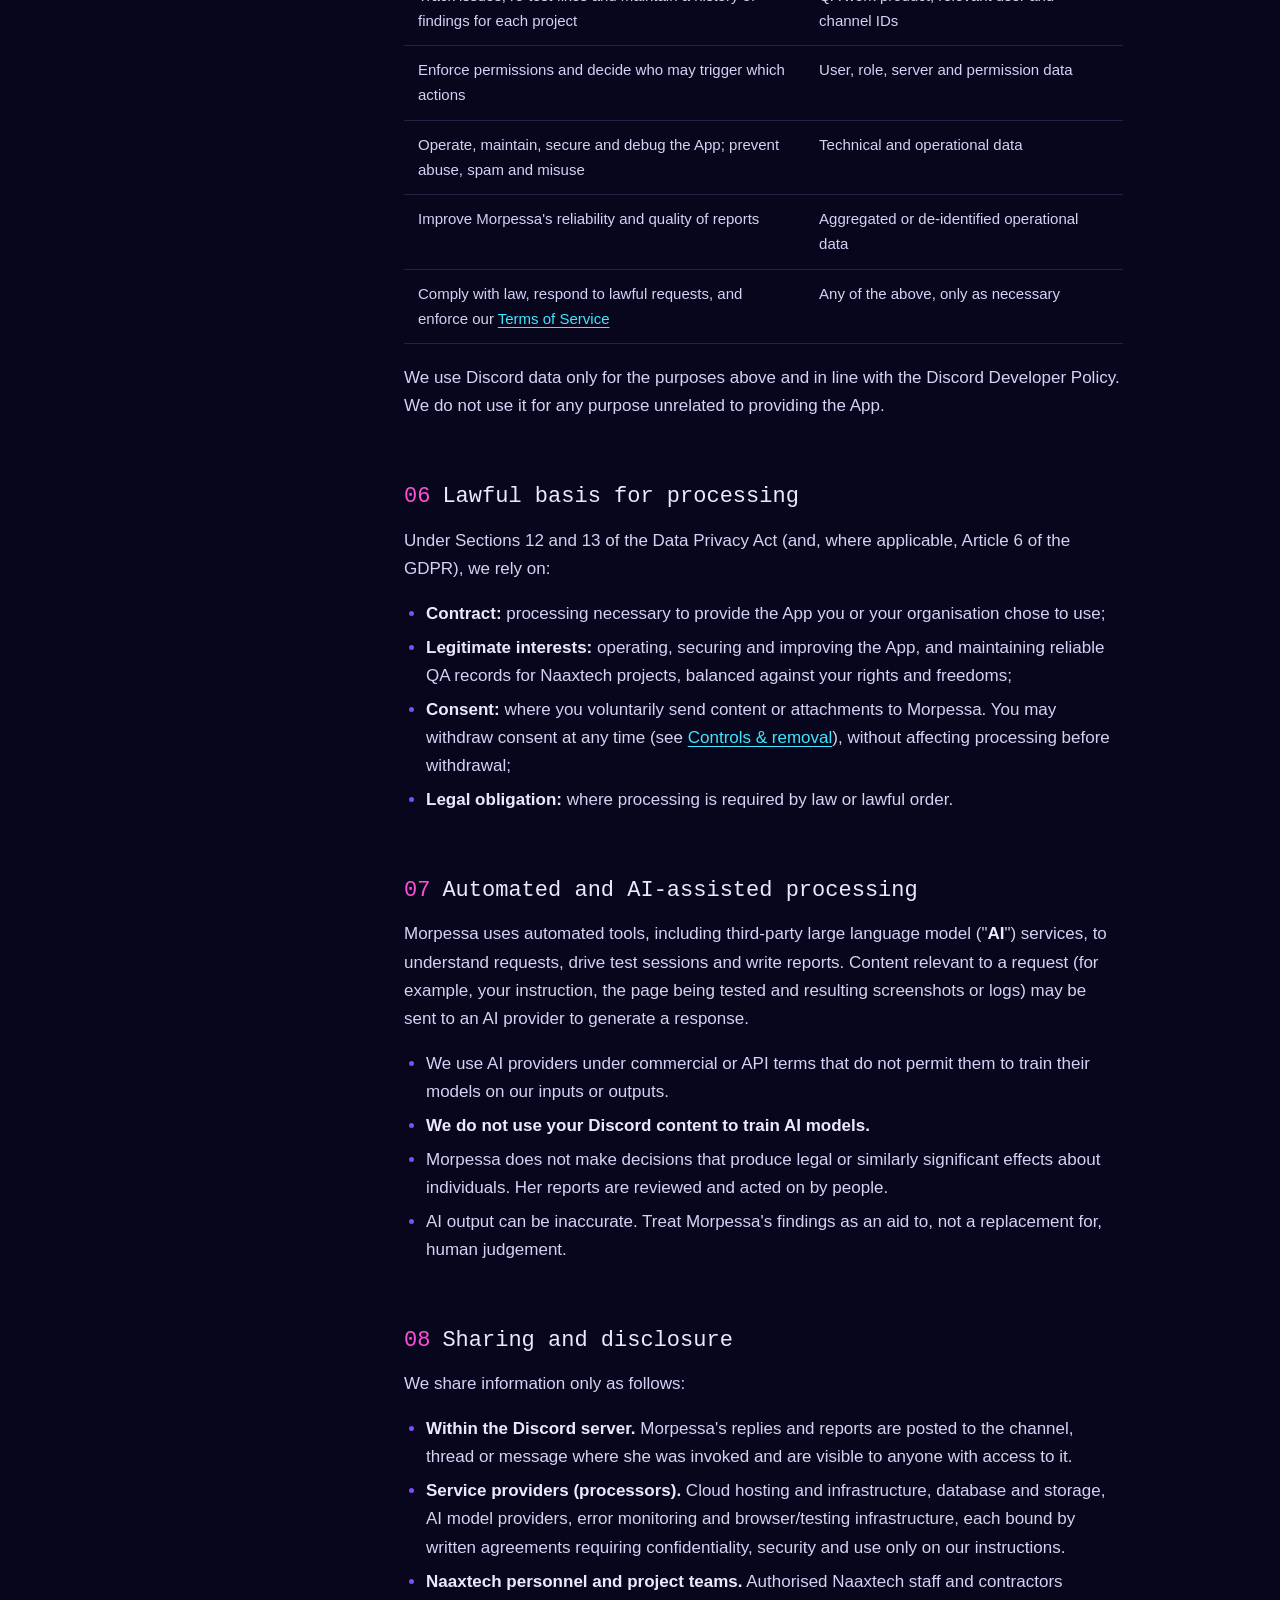
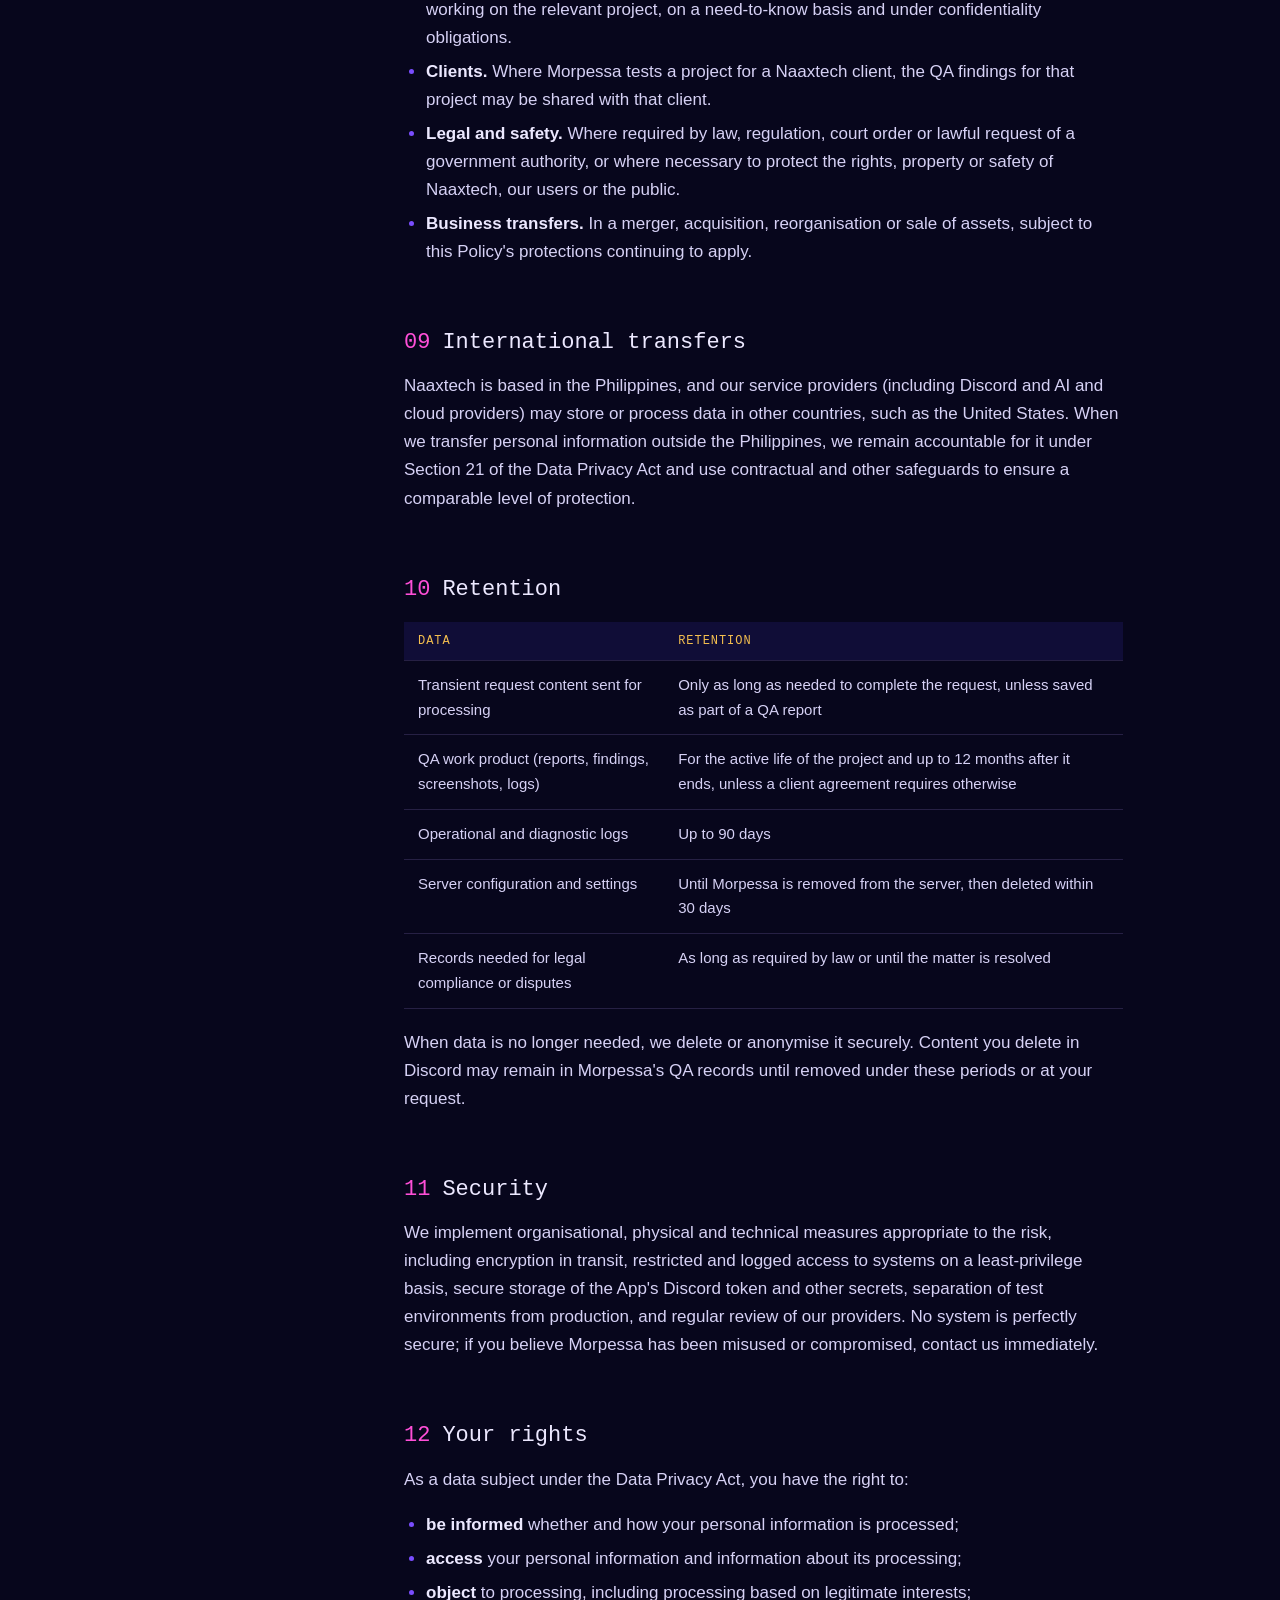
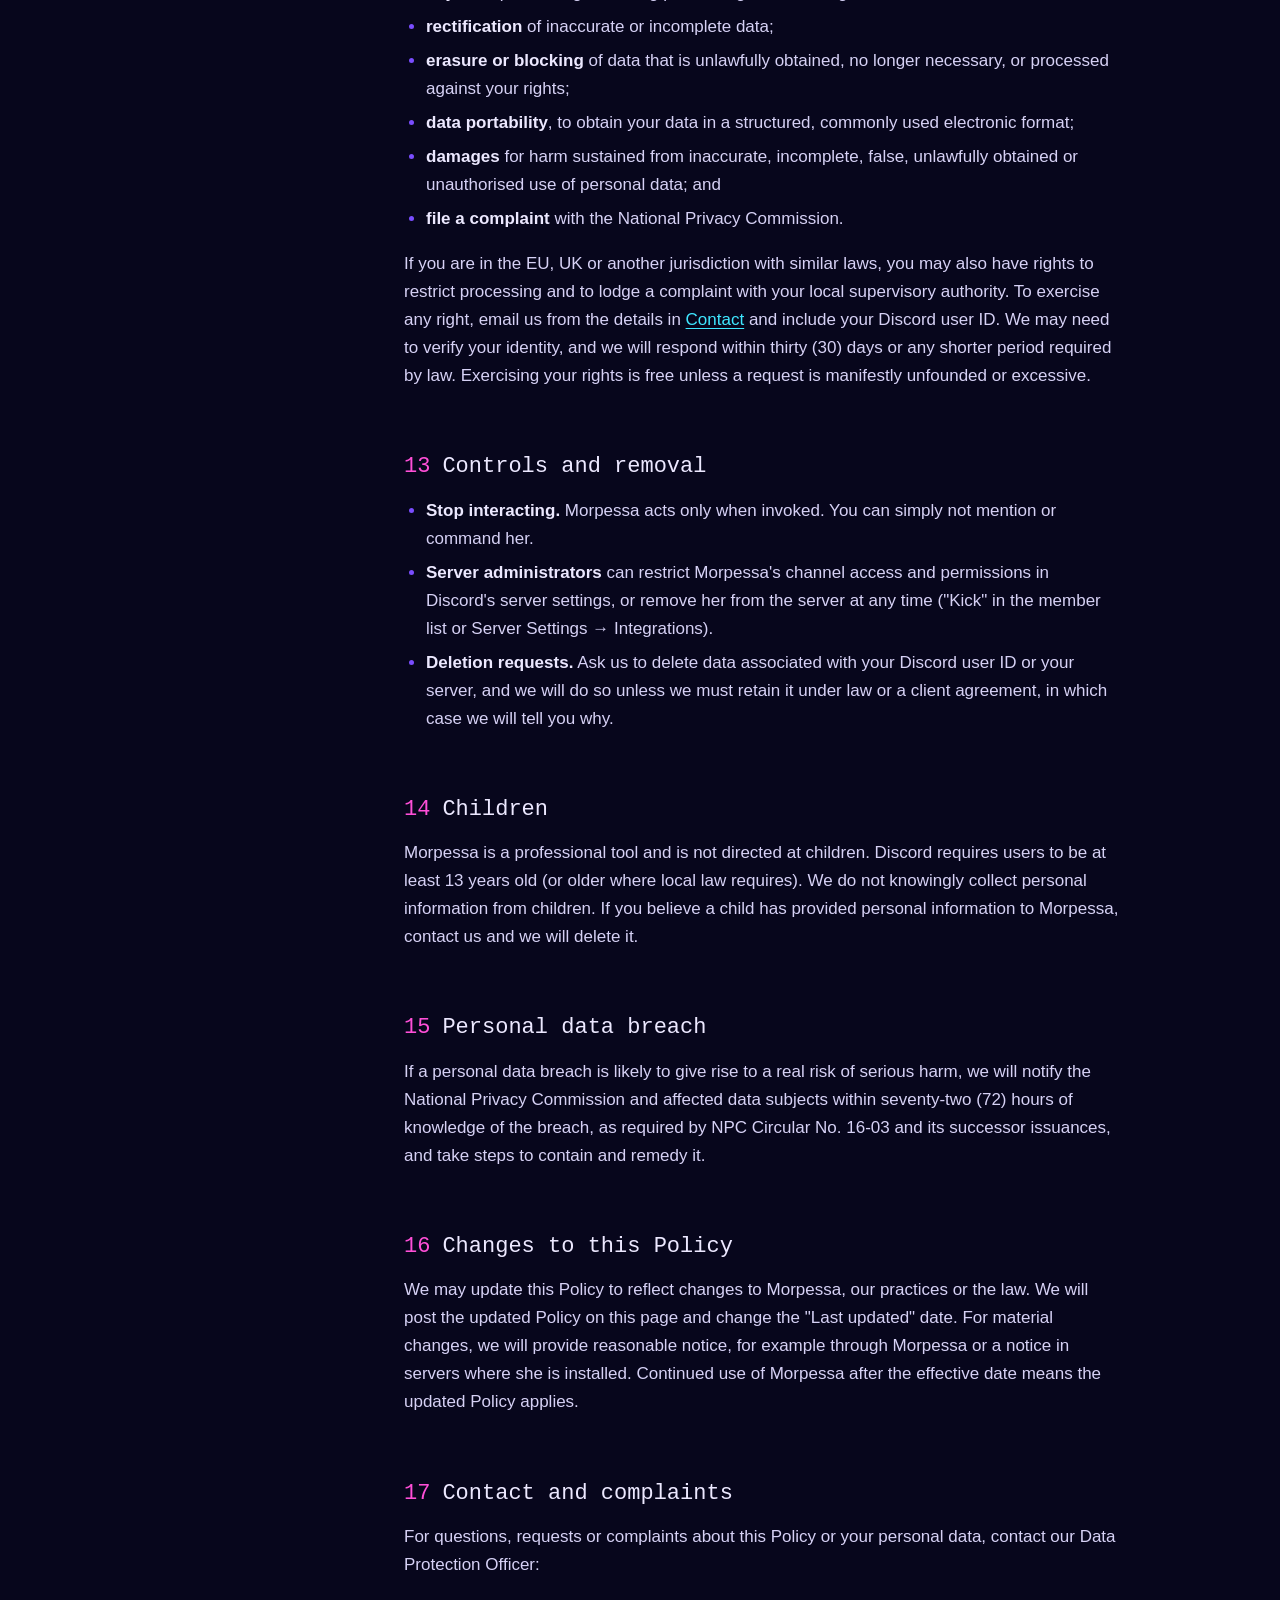
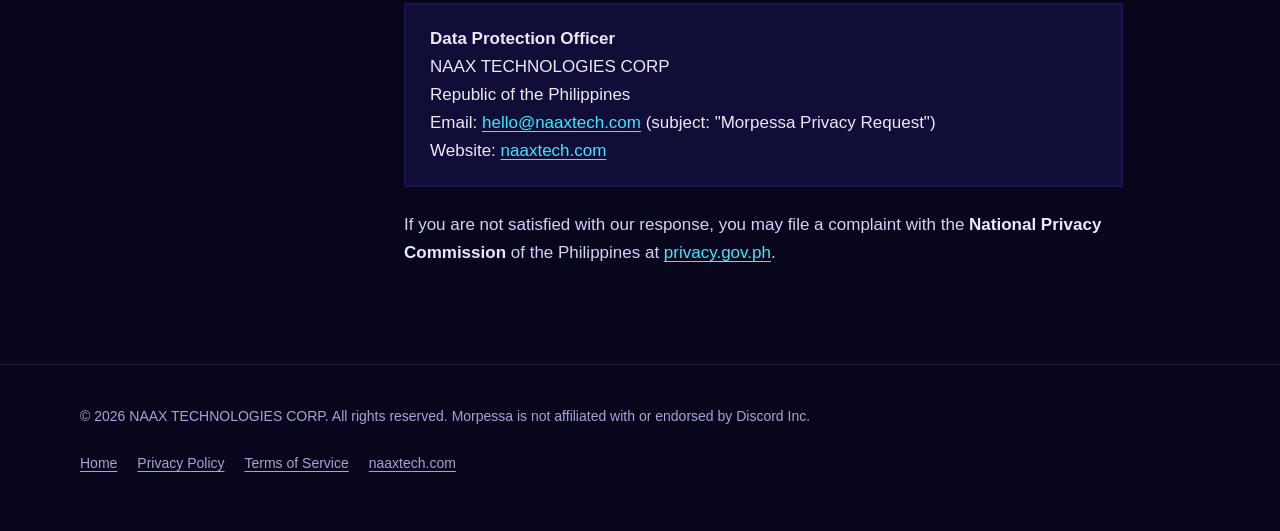
==== commit d54f0bbe: "Security hardening: CSP, referrer/permissions policy, no inline script/style, SECURITY.md, security." ====
--- a/privacy.html
+++ b/privacy.html
@@ -2,6 +2,10 @@
 <html lang="en">
 <head>
 <meta charset="utf-8">
+<meta http-equiv="Content-Security-Policy" content="default-src 'none'; script-src 'self'; style-src 'self' https://fonts.googleapis.com; font-src https://fonts.gstatic.com; img-src 'self' data:; connect-src 'none'; frame-src 'none'; object-src 'none'; base-uri 'none'; form-action 'none'; upgrade-insecure-requests">
+<meta name="referrer" content="strict-origin-when-cross-origin">
+<meta http-equiv="X-Content-Type-Options" content="nosniff">
+<meta http-equiv="Permissions-Policy" content="camera=(), microphone=(), geolocation=(), payment=(), usb=(), interest-cohort=()">
 <meta name="viewport" content="width=device-width, initial-scale=1">
 <title>Privacy Policy — Morpessa · NAAX TECHNOLOGIES CORP</title>
 <meta name="description" content="How NAAX TECHNOLOGIES CORP collects, uses, shares and protects information processed by Morpessa, the QA Engineer Discord app.">
@@ -226,6 +230,6 @@
     </nav>
   </div>
 </footer>
-<script>document.querySelectorAll('.y').forEach(e=>e.textContent=new Date().getFullYear())</script>
+<script src="assets/site.js" defer></script>
 </body>
 </html>
--- a/assets/style.css
+++ b/assets/style.css
@@ -233,3 +233,5 @@
 .hats b { display: block; font: 400 13px var(--pixel); letter-spacing: .08em; color: var(--gold); margin-bottom: 6px; text-transform: uppercase; }
 .hats span { color: var(--muted); font-size: 15px; }
 .toc { scrollbar-width: thin; scrollbar-color: var(--violet) transparent; }
+
+.section-head.single-col { grid-template-columns: 1fr; margin-bottom: 24px; }
